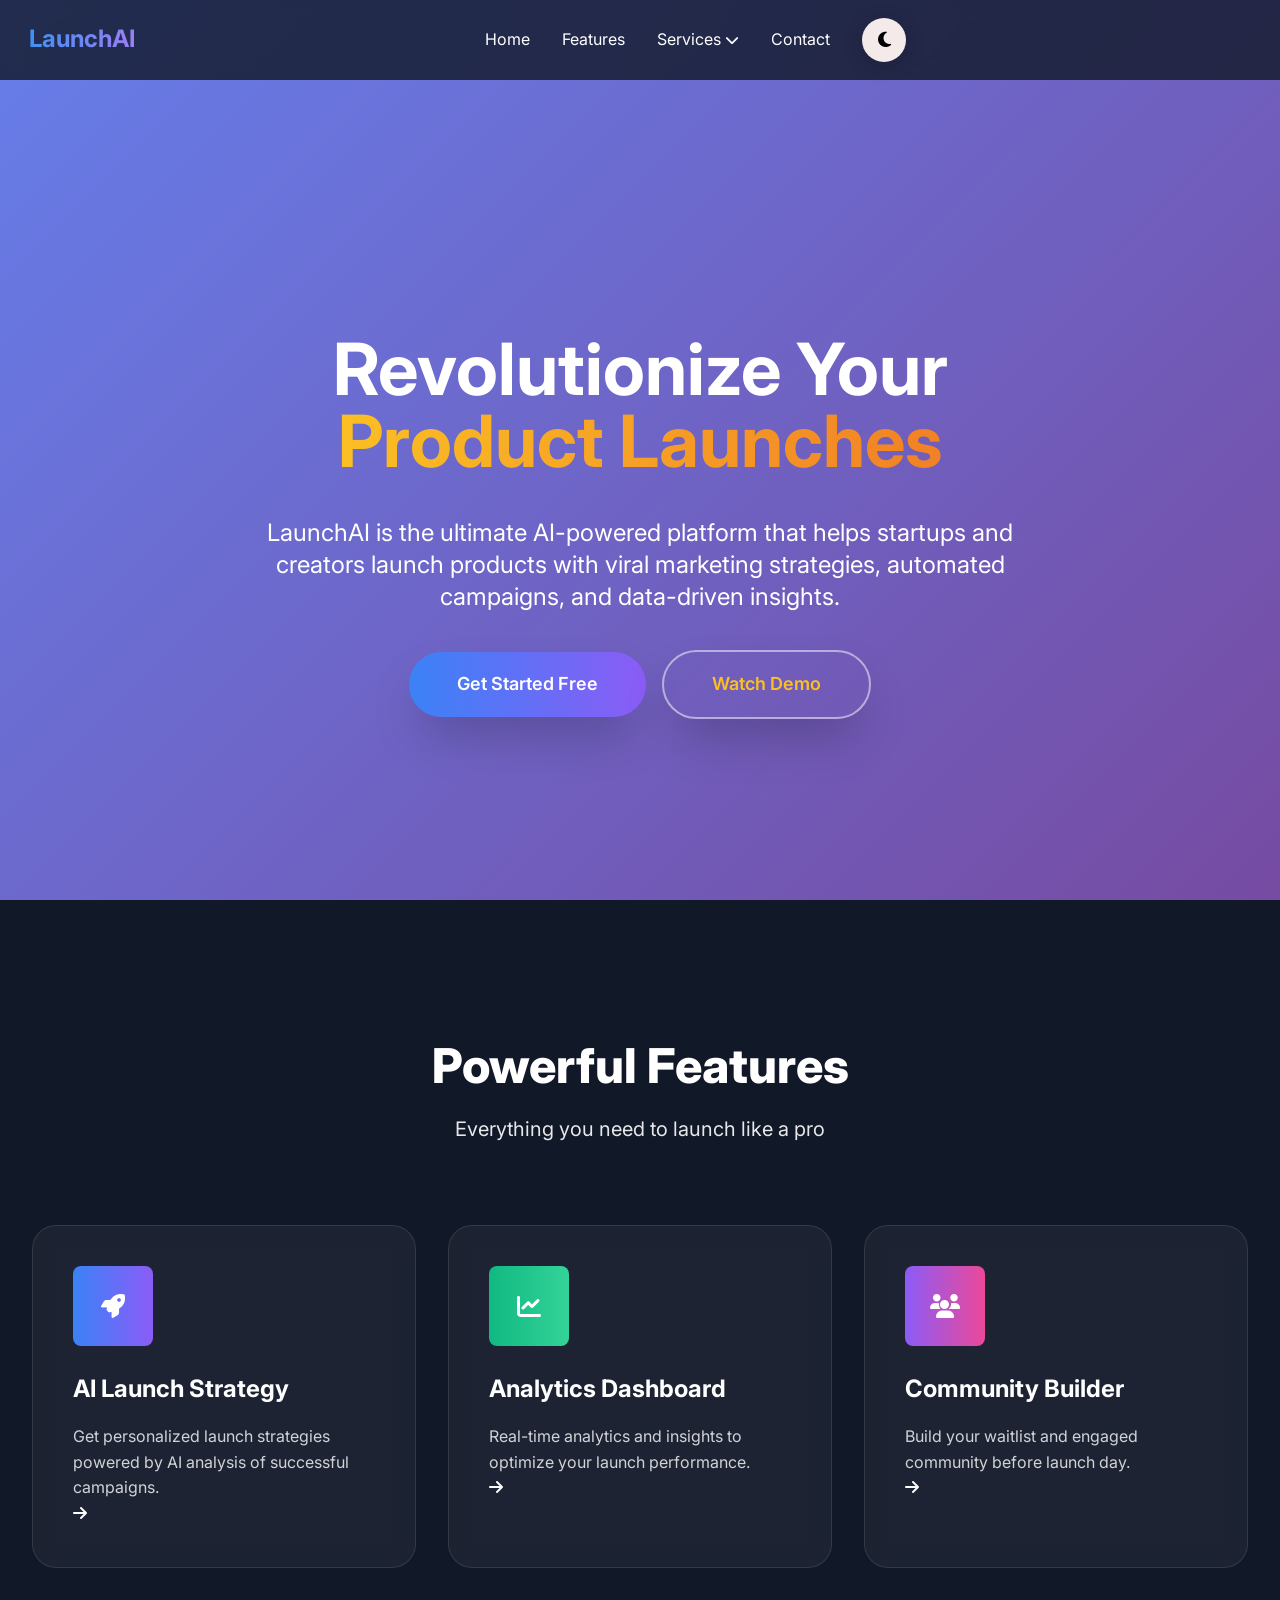
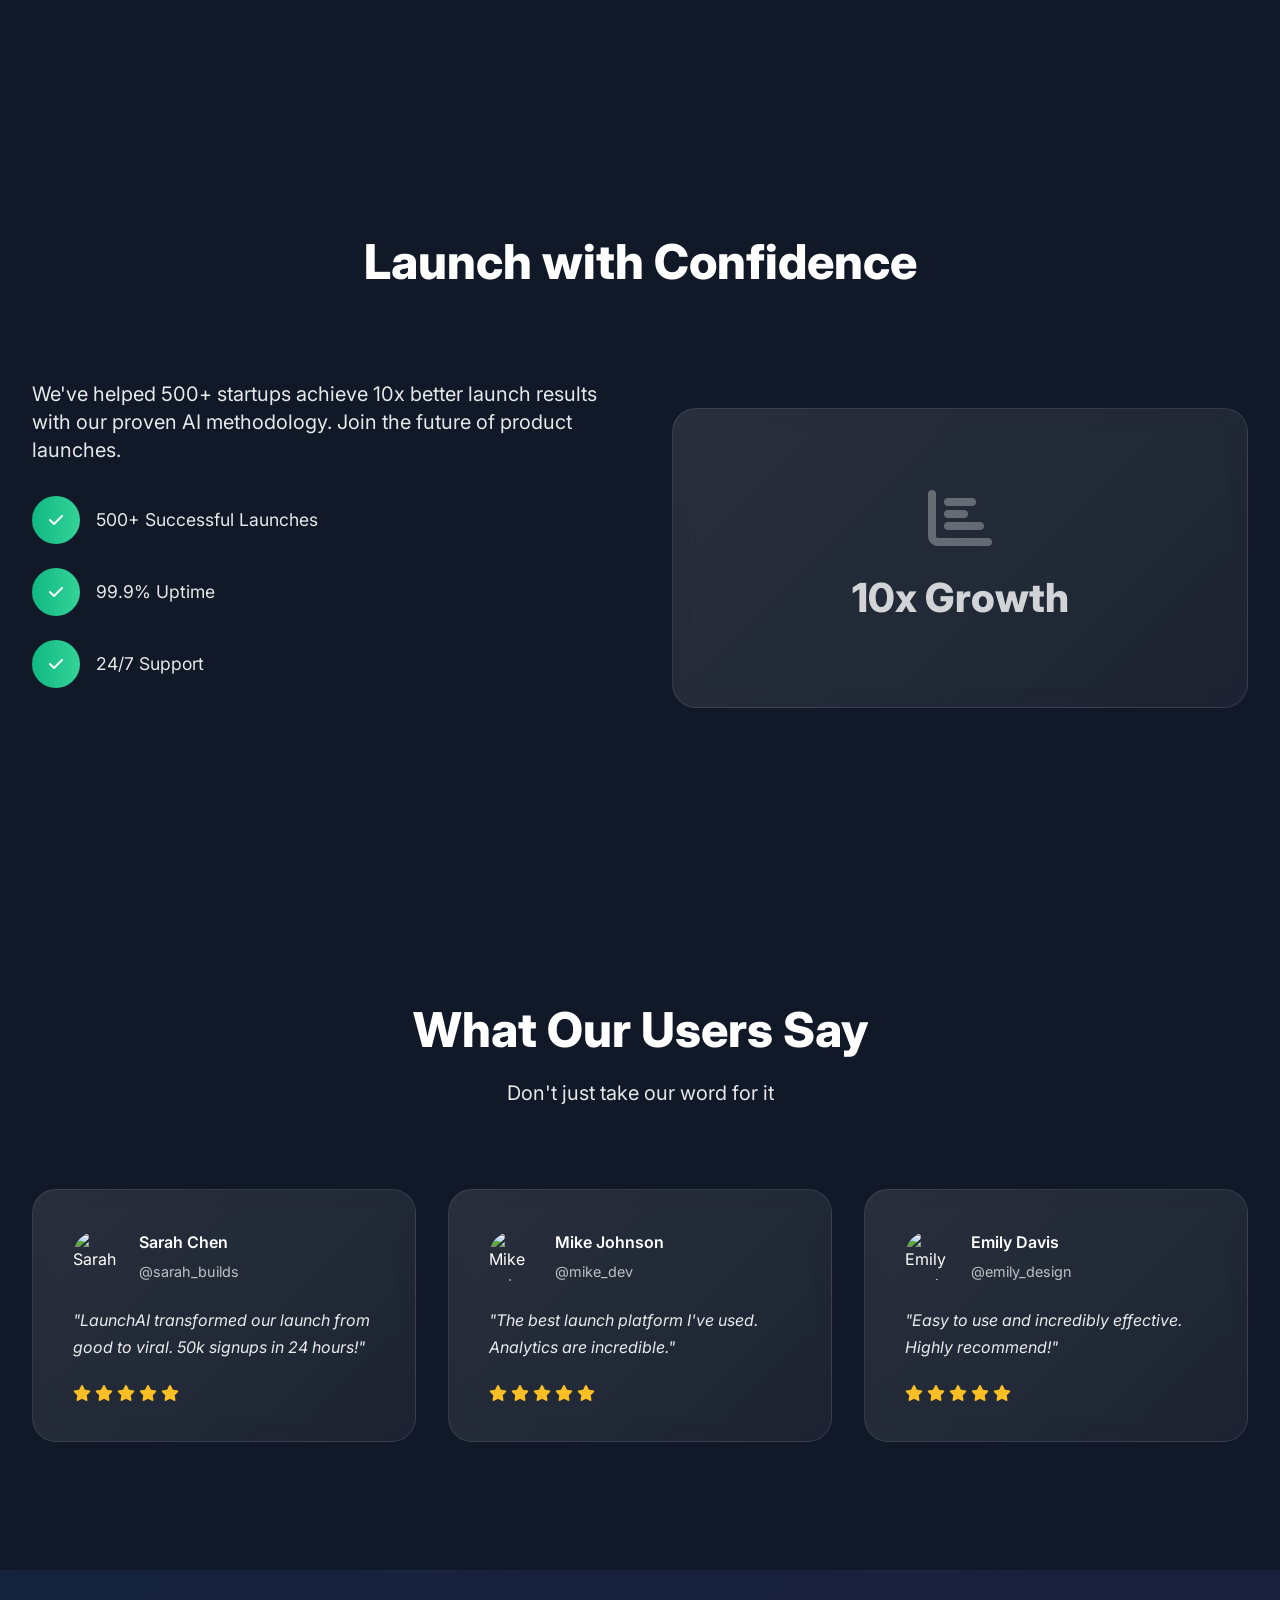
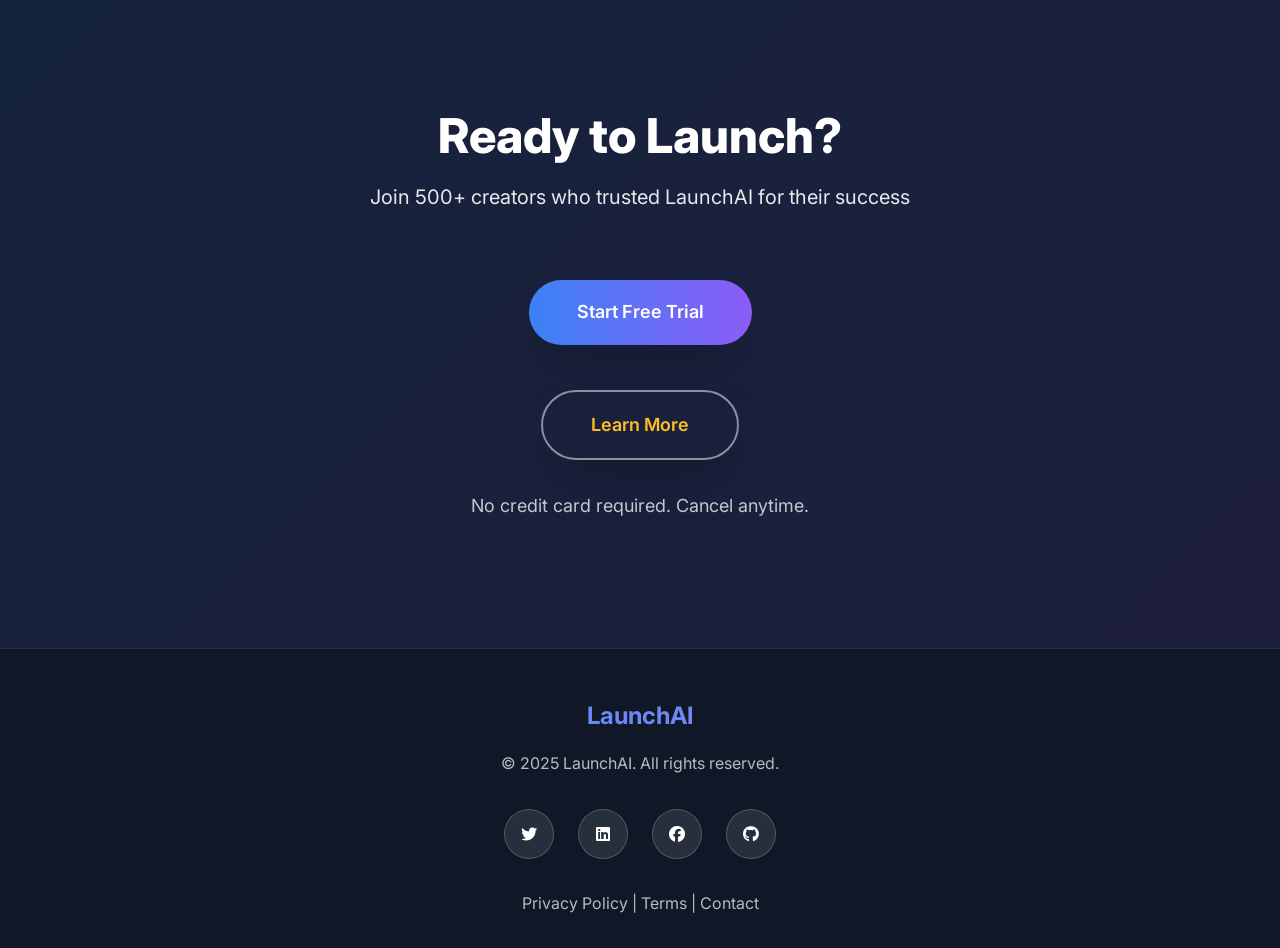
==== index.html @ 4f449370 "\Move landing page to root for direct GitHub Pages deployment"" ====
<!DOCTYPE html>
<html lang="en">
<head>
    <meta charset="UTF-8">
    <meta name="viewport" content="width=device-width, initial-scale=1.0">
    <title>LaunchAI - Revolutionize Your Product Launches</title>
    <link rel="preconnect" href="https://fonts.googleapis.com">
    <link rel="preconnect" href="https://fonts.gstatic.com" crossorigin>
    <link href="https://fonts.googleapis.com/css2?family=Inter:wght@300;400;500;600;700;800&display=swap" rel="stylesheet">
    <link rel="stylesheet" href="https://cdnjs.cloudflare.com/ajax/libs/font-awesome/6.4.0/css/all.min.css">
<link rel="stylesheet" href="pure-styles.css">
    <link rel="stylesheet" href="pure-styles-complete.css" disabled>
    <link rel="stylesheet" href="utilities.css">
</head>
<body>

    <!-- Navbar -->
    <nav id="navbar" class="navbar">
        <div class="container nav-content">
            <div class="flex items-center">
                <h1 class="logo">LaunchAI</h1>
            </div>
            <div class="nav-links">
                <a href="#home" class="transition">Home</a>
                <a href="#features" class="transition">Features</a>
                <div class="services-dropdown">
                    <a href="#" class="transition flex items-center gap-1">Services <i class="fas fa-chevron-down text-sm transition-transform group-hover:rotate-180"></i></a>
                    <!-- Services Dropdown -->
                    <div class="dropdown-content">
                        <a href="#web-dev" class="dropdown-item rounded-t-2xl">Web Development</a>
                        <a href="#mobile" class="dropdown-item">Mobile Apps</a>
                        <a href="#ai" class="dropdown-item">AI/ML Solutions</a>
                        <a href="#consulting" class="dropdown-item rounded-b-2xl">Consulting</a>
                    </div>
                </div>
                <a href="#cta" class="transition">Contact</a>
                <button id="theme-toggle" class="theme-btn transition" title="Toggle theme" aria-label="Toggle light/dark mode">
                    <i class="fas fa-moon"></i>
                </button>
            </div>
            <div>
                <button id="mobile-menu-btn" class="mobile-toggle">
                    <i class="fas fa-bars"></i>
                </button>
            </div>
        </div>
        <!-- Mobile Menu -->
        <div id="mobile-menu" class="mobile-menu hidden">
            <a href="#home" class="mobile-link" onclick="toggleMobileDropdown(event)">Home</a>
            <a href="#features" class="mobile-link" onclick="toggleMobileDropdown(event)">Features</a>
            <div>
                <a href="#" class="mobile-link font-semibold flex justify-between items-center" onclick="toggleMobileDropdown(event, this)">Services <i class="fas fa-chevron-down text-sm transition-transform" id="mobile-services-icon"></i></a>
                <div id="mobile-services-dropdown" class="hidden pl-8 border-l-2 border-blue-400/50">
                    <a href="#web-dev" class="block py-1 px-2 hover:text-blue-400 text-sm">Web Development</a>
                    <a href="#mobile" class="block py-1 px-2 hover:text-blue-400 text-sm">Mobile Apps</a>
                    <a href="#ai" class="block py-1 px-2 hover:text-blue-400 text-sm">AI/ML Solutions</a>
                    <a href="#consulting" class="block py-1 px-2 hover:text-blue-400 text-sm">Consulting</a>
                </div>
            </div>
            <a href="#cta" class="mobile-link">Contact</a>
        </div>
    </nav>

    <!-- Hero Section -->
    <section id="home" class="gradient-hero container">
            <h1 class="hero-title">
                Revolutionize Your<br>
                <span class="highlight">Product Launches</span>
            </h1>
            <p class="hero-text opacity-90">
                LaunchAI is the ultimate AI-powered platform that helps startups and creators launch products with viral marketing strategies, automated campaigns, and data-driven insights.
            </p>
            <div class="cta-buttons">
                <a href="#cta" class="btn btn-primary">Get Started Free</a>
                <a href="#features" class="btn btn-secondary">Watch Demo</a>
            </div>
        </section>

    <!-- Features Section -->
    <section id="features" class="section-pad">
        <div class="container">
            <div class="text-center mb-20">
                <h2 class="section-title">Powerful Features</h2>
                <p class="section-subtitle">Everything you need to launch like a pro</p>
            </div>
            <div class="features-grid">
                <div class="feature-card gradient-card">
                    <div class="icon-circle icon-rocket">
                        <i class="fas fa-rocket"></i>
                    </div>
                    <h3 class="card-title">AI Launch Strategy</h3>
                    <p class="card-text">Get personalized launch strategies powered by AI analysis of successful campaigns.</p>
                    <i class="fas fa-arrow-right arrow-right"></i>
                </div>
                <div class="feature-card gradient-card">
                    <div class="icon-circle icon-chart">
                        <i class="fas fa-chart-line"></i>
                    </div>
                    <h3 class="card-title">Analytics Dashboard</h3>
                    <p class="card-text">Real-time analytics and insights to optimize your launch performance.</p>
                    <i class="fas fa-arrow-right arrow-right"></i>
                </div>
                <div class="feature-card gradient-card">
                    <div class="icon-circle icon-users">
                        <i class="fas fa-users"></i>
                    </div>
                    <h3 class="card-title">Community Builder</h3>
                    <p class="card-text">Build your waitlist and engaged community before launch day.</p>
                    <i class="fas fa-arrow-right arrow-right"></i>
                </div>
            </div>
        </div>
    </section>

    <!-- About Section -->
    <section id="about" class="section-pad">
        <h2 class="section-title">Launch with Confidence</h2>
        <div class="container about-grid">
            <div>
                <p class="text-xl opacity-90 mb-8">We've helped 500+ startups achieve 10x better launch results with our proven AI methodology. Join the future of product launches.</p>
                <div class="space-y-4 mb-12">
                    <div class="stats-item">
                        <div class="check-icon">
                            <i class="fas fa-check"></i>
                        </div>
                        <span>500+ Successful Launches</span>
                    </div>
                    <div class="stats-item">
                        <div class="check-icon">
                            <i class="fas fa-check"></i>
                        </div>
                        <span>99.9% Uptime</span>
                    </div>
                    <div class="stats-item">
                        <div class="check-icon">
                            <i class="fas fa-check"></i>
                        </div>
                        <span>24/7 Support</span>
                    </div>
                </div>
            </div>
            <div class="demo-panel">
                <div class="text-center">
                    <i class="fas fa-chart-bar text-6xl text-white/50 mb-4"></i>
                    <p class="demo-text">10x Growth</p>
                </div>
            </div>
        </div>
    </section>

    <!-- Testimonials Section -->
    <section id="testimonials" class="section-pad">
        <div class="container">
            <div class="text-center mb-20">
                <h2 class="section-title">What Our Users Say</h2>
                <p class="section-subtitle">Don't just take our word for it</p>
            </div>
            <div class="testimonial-grid">
                <div class="testimonial-card">
                    <div class="flex items-center mb-6">
                        <img src="https://images.unsplash.com/photo-1507003211169-0a1dd7228f2d?w=100&h=100&fit=crop&crop=face" alt="Sarah Chen" class="user-avatar">
                        <div class="user-info">
                            <h4>Sarah Chen</h4>
                            <p class="opacity-75">@sarah_builds</p>
                        </div>
                    </div>
                    <p class="testimonial-text">"LaunchAI transformed our launch from good to viral. 50k signups in 24 hours!"</p>
                    <div class="stars">
                        <i class="fas fa-star"></i>
                        <i class="fas fa-star"></i>
                        <i class="fas fa-star"></i>
                        <i class="fas fa-star"></i>
                        <i class="fas fa-star"></i>
                    </div>
                </div>
                <div class="testimonial-card">
                    <div class="flex items-center mb-6">
                        <img src="https://images.unsplash.com/photo-1472099645785-5658abf4ff4e?w=100&h=100&fit=crop&crop=face" alt="Mike Johnson" class="user-avatar">
                        <div class="user-info">
                            <h4>Mike Johnson</h4>
                            <p class="opacity-75">@mike_dev</p>
                        </div>
                    </div>
                    <p class="testimonial-text">"The best launch platform I've used. Analytics are incredible."</p>
                    <div class="stars">
                        <i class="fas fa-star"></i>
                        <i class="fas fa-star"></i>
                        <i class="fas fa-star"></i>
                        <i class="fas fa-star"></i>
                        <i class="fas fa-star"></i>
                    </div>
                </div>
                <div class="testimonial-card">
                    <div class="flex items-center mb-6">
                        <img src="https://images.unsplash.com/photo-1494790108755-2616b612b786?w=100&h=100&fit=crop&crop=face" alt="Emily Davis" class="user-avatar">
                        <div class="user-info">
                            <h4>Emily Davis</h4>
                            <p class="opacity-75">@emily_design</p>
                        </div>
                    </div>
                    <p class="testimonial-text">"Easy to use and incredibly effective. Highly recommend!"</p>
                    <div class="stars">
                        <i class="fas fa-star"></i>
                        <i class="fas fa-star"></i>
                        <i class="fas fa-star"></i>
                        <i class="fas fa-star"></i>
                        <i class="fas fa-star"></i>
                    </div>
                </div>
            </div>
        </div>
    </section>

    <!-- CTA Section -->
    <section id="cta" class="cta-section cta-container">
            <h2 class="section-title">Ready to Launch?</h2>
            <p class="text-xl mb-12 opacity-90">Join 500+ creators who trusted LaunchAI for their success</p>
            <div class="flex flex-col sm:flex-row gap-6 justify-center items-center">
                <a href="#" class="btn btn-primary shadow-xl">Start Free Trial</a>
                <a href="#features" class="btn btn-secondary">Learn More</a>
            </div>
            <p class="mt-8 text-lg opacity-75">No credit card required. Cancel anytime.</p>
        </section>

    <!-- Footer -->
    <footer class="footer">
        <div class="container text-center">
            <h3 class="footer-logo">LaunchAI</h3>
            <p class="footer-text">&copy; 2025 LaunchAI. All rights reserved.</p>
            <div class="social-icons">
                <a href="#" class="social-btn"><i class="fab fa-twitter"></i></a>
                <a href="#" class="social-btn"><i class="fab fa-linkedin"></i></a>
                <a href="#" class="social-btn"><i class="fab fa-facebook"></i></a>
                <a href="#" class="social-btn"><i class="fab fa-github"></i></a>
            </div>
            <div class="footer-links">
                <a href="/privacy">Privacy Policy</a> | 
                <a href="/terms">Terms</a> | 
                <a href="/contact">Contact</a>
            </div>
        </div>
    </footer>

    <script src="script.js"></script>
</body>
</html>
---- pure-styles.css ----
/* Pure CSS Reset & Base + Complete Dark Layout for About-to-Footer */

/* Pure CSS Reset */
* {
  margin: 0;
  padding: 0;
  box-sizing: border-box;
}

body {
  font-family: 'Inter', -apple-system, BlinkMacSystemFont, 'Segoe UI', Roboto, sans-serif;
  color: #ffffff;
  background-color: #111827;
  /* gray-900 */
  overflow-x: hidden;
  transition: background-color 0.3s ease, color 0.3s ease;
  line-height: 1.6;
}

.container {
  max-width: 1280px;
  margin: 0 auto;
  padding: 0 1rem;
}

@media (min-width: 640px) {
  .container {
    padding: 0 1.5rem;
  }
}

@media (min-width: 1024px) {
  .container {
    padding: 0 2rem;
  }
}

/* Gradients */
.gradient-hero {
  background: linear-gradient(135deg, #667eea 0%, #764ba2 100%);
  min-height: 100vh;
  position: relative;
  z-index: 1;
  display: flex;
  flex-direction: column;
  align-items: center;
  justify-content: center;
  text-align: center;
  padding-top: 9.5rem;
}

.gradient-bg {
  background: linear-gradient(135deg, #667eea 0%, #764ba2 100%);
}

.gradient-card {
  background: linear-gradient(135deg, rgba(255, 255, 255, 0.1) 0%, rgba(255, 255, 255, 0.05) 100%);
  backdrop-filter: blur(10px);
  border: 1px solid rgba(255, 255, 255, 0.1);
  transition: all 0.3s ease;
}

/* Section Padding */
.section-pad {
  padding: 5rem 0;
  z-index: 2;
  position: relative;
}

@media (min-width: 1024px) {
  .section-pad {
    padding: 8rem 0;
  }
}

/* Navbar - Unchanged */
.navbar {
  position: fixed;
  top: 0;
  width: 100%;
  padding-bottom: 1px;
  z-index: 50;
  background: rgba(17, 24, 39, 0.8);
  backdrop-filter: blur(8px);
  transition: all 0.3s ease;
}

.navbar-scrolled {
  background: rgba(17, 24, 39, 0.95);
  box-shadow: 0 25px 50px -12px rgba(0, 0, 0, 0.25);
}

.nav-content {
  display: flex;
  justify-content: space-between;
  align-items: center;
  padding: 1.1rem 1.5rem;
}

.logo {
  font-size: 1.5rem;
  font-weight: 700;
  background: linear-gradient(to right, #4091f4, #9b7ef4);
  -webkit-background-clip: text;
  background-clip: text;
  color: transparent;
  margin-left: 5px;
}

.nav-links {
  display: none;
  align-items: center;
  gap: 2rem;
}

.nav-links a {
  color: #ffffff;
  text-decoration: none;
  transition: color 0.3s ease;
}

.nav-links a:hover {
  color: #60a5fa;
}

.services-dropdown {
  position: relative;
}

.dropdown-content {
  position: absolute;
  left: 0;
  top: 100%;
  width: 14rem;
  background: rgba(17, 24, 39, 0.95);
  backdrop-filter: blur(8px);
  border-radius: 1rem;
  box-shadow: 0 25px 50px -12px rgba(0, 0, 0, 0.25);
  border: 1px solid rgba(255, 255, 255, 0.1);
  opacity: 0;
  visibility: hidden;
  transform: translateY(-10px);
  transition: all 0.2s ease;
  margin-top: 0.5rem;
}

.services-dropdown:hover .dropdown-content {
  opacity: 1;
  visibility: visible;
  transform: translateY(0);
}

.dropdown-item {
  display: block;
  padding: 0.75rem 1.5rem;
  color: #ffffff;
  text-decoration: none;
  transition: background 0.3s ease;
  border-radius: 0.5rem;
}

.dropdown-item:hover {
  background: rgba(96, 165, 250, 0.2);
}

.dropdown-item:first-child {
  border-radius: 1rem 1rem 0 0;
}

.dropdown-item:last-child {
  border-radius: 0 0 1rem 1rem;
}

.mobile-toggle {
  display: block;
  font-size: 1.5rem;
  background: none;
  border: none;
  color: #ffffff;
  cursor: pointer;
}

@media (min-width: 768px) {
  .nav-links {
    display: flex;
  }

  .mobile-toggle {
    display: none;
  }
}

.mobile-menu {
  display: none;
  background: rgba(17, 24, 39, 0.95);
  padding: 1rem;
}

.mobile-menu.active {
  display: block;
}

.mobile-link {
  display: block;
  padding: 0.5rem 1rem;
  color: #ffffff;
  text-decoration: none;
  transition: color 0.3s ease;
}

.mobile-link:hover {
  color: #60a5fa;
}

/* Theme Toggle Button */
.theme-btn {
  width: 44px;
  height: 44px;
  border: none;
  border-radius: 50%;
  background: rgba(245, 235, 235, 0.995);
  backdrop-filter: blur(10px);
  display: flex;
  align-items: center;
  justify-content: center;
  cursor: pointer;
  transition: all 0.3s ease;
  box-shadow: 0 4px 20px rgba(0, 0, 0, 0.2);
}

.theme-btn:hover {
  background: rgba(255, 255, 255, 0.995);
  transform: scale(1.1) rotate(180deg);
  box-shadow: 0 8px 30px rgba(96, 165, 250, 0.4);
}

.theme-btn i {
  font-size: 1.1rem;
  transition: transform 0.3s ease;
}

/* Hero - Unchanged */
.hero-title {
  font-size: 4rem;
  font-weight: 700;
  line-height: 1;
  animation: fadeInUp 1s ease;
  padding: 0;
  margin-bottom: 1rem;
}

@media (min-width: 768px) {
  .hero-title {
    font-size: 4.5rem;
  }
}

.highlight {
  background: linear-gradient(to right, #fbbf24, #f18125);
  -webkit-background-clip: text;
  background-clip: text;
  color: transparent;
}

.hero-text {
  font-size: 1.25rem;
  margin-top: 1.5rem;
  line-height: 1.34;
  margin-bottom: 1rem;
  max-width: 48rem;
  margin-left: auto;
  margin-right: auto;
  opacity: 0.9;
  animation: fadeInUp 1s ease 0.2s both;
}

@media (min-width: 768px) {
  .hero-text {
    font-size: 1.5rem;
  }
}

.btn {
  padding: 1.15rem 3rem;
  margin-top: 1.3rem;
  font-weight: 600;
  text-decoration: none;
  border-radius: 9999px;
  font-size: 1.125rem;
  display: inline-block;
  transition: all 0.3s ease;
  transform: translateY(0);
  box-shadow: 0 25px 50px -12px rgba(0, 0, 0, 0.25);
}

.btn-primary {
  background: linear-gradient(to right, #3b82f6, #8b5cf6);
  color: #ffffff;
}

.btn-primary:hover {
  background: linear-gradient(to right, #2563eb, #712aeb);
  box-shadow: 0 25px 50px -12px rgba(59, 130, 246, 0.4);
  transform: scale(1.05) translateY(-2px);
}

.btn-secondary {
  border: 2px solid rgba(255, 255, 255, 0.5);
  color:#fbbf24;
}

.btn-secondary:hover {
  border-color: #ffffff;
  background: #ffffff;
  color: #111827;
}

.cta-buttons {
  display: flex;
  flex-direction: column;
  gap: 1rem;
  justify-content: center;
  align-items: center;
}

@media (min-width: 640px) {
  .cta-buttons {
    flex-direction: row;
  }
}

/* Section Titles - Unchanged */
.section-title {
  font-size: 2.5rem;
  font-weight: 800;
  margin-bottom: 0.5rem;
  text-align: center;
}

@media (min-width: 768px) {
  .section-title {
    font-size: 3rem;
  }
}

.section-subtitle {
  font-size: 1.25rem;
  opacity: 0.9;
  text-align: center;
  max-width: 32rem;
  margin: 0 auto 4rem;
}

/* Features - Unchanged */
.features-grid {
  display: grid;
  grid-template-columns: 1fr;
  gap: 2rem;
  margin-top: 4rem;
}

@media (min-width: 768px) {
  .features-grid {
    grid-template-columns: repeat(3, 1fr);
    gap: 2rem;
  }
}

.feature-card {
  padding: 2.5rem;
  border-radius: 1.5rem;
  transition: all 0.3s ease;
  cursor: pointer;
  position: relative;
  height: 100%;
  background: rgba(255, 255, 255, 0.05);
  border: 1px solid rgba(255, 255, 255, 0.1);
}

.feature-card:hover {
  transform: scale(1.05) translateY(-10px);
  border-color: rgba(96, 165, 250, 0.5);
  box-shadow: 0 25px 50px -12px rgba(96, 165, 250, 0.25);
}

.icon-circle {
  width: 5rem;
  height: 5rem;
  border-radius: 0.5rem;
  display: flex;
  align-items: center;
  justify-content: center;
  margin-bottom: 1.5rem;
  transition: transform 0.3s ease;
  font-size: 1.5rem;
}

.feature-card:hover .icon-circle {
  transform: rotate(12deg);
}

.icon-rocket {
  background: linear-gradient(to right, #3b82f6, #8b5cf6);
}

.icon-chart {
  background: linear-gradient(to right, #10b981, #34d399);
}

.icon-users {
  background: linear-gradient(to right, #8b5cf6, #ec4899);
}

.card-title {
  font-size: 1.5rem;
  font-weight: 700;
  margin-bottom: 1rem;
}

.card-text {
  opacity: 0.8;
  line-height: 1.6;
}

/* NEW: About Section Layout */
.about-grid {
  margin-top: 5rem;
  display: grid;
  grid-template-columns: 1fr;
  gap: 3rem;
  align-items: start;
}

@media (min-width: 768px) {
  .about-grid {
    grid-template-columns: 1fr 1fr;
    gap: 4rem;
    align-items: center;
  }
}

.demo-panel {
  background: linear-gradient(135deg, rgba(255, 255, 255, 0.1), rgba(255, 255, 255, 0.05));
  backdrop-filter: blur(10px);
  border-radius: 1.5rem;
  padding: 3rem 2rem;
  text-align: center;
  border: 1px solid rgba(255, 255, 255, 0.1);
  height: 300px;
  display: flex;
  flex-direction: column;
  align-items: center;
  justify-content: center;
}

.demo-panel i {
  font-size: 4rem;
  opacity: 0.3;
  margin-bottom: 1rem;
}

.demo-text {
  font-size: 2.5rem;
  font-weight: 800;
  opacity: 0.8;
}

.stats-item {
  display: flex;
  align-items: center;
  gap: 1rem;
  margin-bottom: 1.5rem;
}

.check-icon {
  width: 3rem;
  height: 3rem;
  border-radius: 50%;
  background: linear-gradient(to right, #10b981, #34d399);
  display: flex;
  align-items: center;
  justify-content: center;
  font-size: 1rem;
  flex-shrink: 0;
}

.stats-item span {
  font-size: 1.1rem;
  opacity: 0.9;
}

/* NEW: Testimonials Section */
.testimonial-grid {
  display: grid;
  grid-template-columns: 1fr;
  gap: 2rem;
}

@media (min-width: 768px) {
  .testimonial-grid {
    grid-template-columns: repeat(auto-fit, minmax(350px, 1fr));
    gap: 2rem;
  }
}

.testimonial-card {
  background: linear-gradient(135deg, rgba(255, 255, 255, 0.1), rgba(255, 255, 255, 0.05));
  backdrop-filter: blur(10px);
  border-radius: 1.5rem;
  padding: 2.5rem;
  border: 1px solid rgba(255, 255, 255, 0.1);
  transition: all 0.3s ease;
}

.testimonial-card:hover {
  transform: translateY(-5px);
  box-shadow: 0 25px 50px -12px rgba(96, 165, 250, 0.2);
}

.user-avatar {
  width: 50px;
  height: 50px;
  border-radius: 50%;
  object-fit: cover;
  margin-right: 1rem;
  flex-shrink: 0;
}

.user-info {
  display: flex;
  flex-direction: column;
}

.user-info h4 {
  font-weight: 600;
  margin-bottom: 0.25rem;
}

.user-info p {
  font-size: 0.9rem;
  opacity: 0.7;
}

.testimonial-text {
  margin: 1.5rem 0 1.5rem;
  font-style: italic;
  line-height: 1.7;
  opacity: 0.9;
}

.stars {
  display: flex;
  gap: 0.25rem;
}

.stars i {
  color: #fbbf24;
  font-size: 1rem;
}

/* CTA Section */
.cta-section, .cta-container {
  background: linear-gradient(135deg, rgba(59, 130, 246, 0.1), rgba(139, 92, 246, 0.1));
  padding: 5rem 0;
  text-align: center;
}

@media (min-width: 1024px) {
  .cta-section {
    padding: 8rem 0;
  }
}

/* Footer */
.footer {
  background: rgba(17, 24, 39, 0.8);
  backdrop-filter: blur(8px);
  padding: 3rem 0 2rem;
  border-top: 1px solid rgba(255, 255, 255, 0.1);
  text-align: center;
}

.footer-logo {
  font-size: 1.5rem;
  font-weight: 700;
  background: linear-gradient(to right, #4091f4, #9b7ef4);
  -webkit-background-clip: text;
  background-clip: text;
  color: transparent;
  margin-bottom: 1rem;
  display: block;
}

.footer-text {
  opacity: 0.7;
  margin-bottom: 2rem;
}

.social-icons {
  display: flex;
  justify-content: center;
  gap: 1.5rem;
  margin-bottom: 2rem;
}

.social-btn {
  width: 50px;
  height: 50px;
  border-radius: 50%;
  background: rgba(255, 255, 255, 0.1);
  display: flex;
  align-items: center;
  justify-content: center;
  color: #ffffff;
  text-decoration: none;
  transition: all 0.3s ease;
  border: 1px solid rgba(255, 255, 255, 0.2);
}

.social-btn:hover {
  background: rgba(255, 255, 255, 0.2);
  transform: translateY(-3px);
  box-shadow: 0 10px 25px rgba(0, 0, 0, 0.3);
}

.footer-links {
  opacity: 0.7;
}

.footer-links a {
  color: inherit;
  text-decoration: none;
  transition: opacity 0.3s ease;
}

.footer-links a:hover {
  opacity: 1;
}

/* Light Theme - Kept minimal for navbar/hero */
body.light {
  background-color: #f8fafc;
  color: #1e293b;
}

body.light .navbar {
  background: rgba(255, 255, 255, 0.95);
}

body.light {
  background-color: #f8fafc;
  color: #1e293b;
}

body.light .navbar {
  background: rgba(255, 255, 255, 0.95);
}

body.light .navbar-scrolled {
  background: rgba(255, 255, 255, 0.98);
  box-shadow: 0 25px 50px -12px rgba(0, 0, 0, 0.1);
}

body.light .nav-links a,
body.light .mobile-link,
body.light .dropdown-item {
  color: #1e293b;
}

body.light .dropdown-content {
  background: rgba(255, 255, 255, 0.95);
  border-color: rgba(0, 0, 0, 0.1);
}

body.light .dropdown-item:hover {
  background: rgba(59, 130, 246, 0.1);
}

body.light .theme-btn,
body.light .mobile-toggle {
  background: rgba(0, 0, 0, 0.05);
  color: #1e293b;
}

body.light .theme-btn i,
body.light .mobile-toggle i {
  color: #374151;
}

body.light .theme-btn:hover {
  background: rgba(0, 0, 0, 0.1);
}

body.light .footer {
  background: rgba(255, 255, 255, 0.95);
  border-top-color: rgba(0, 0, 0, 0.1);
  color: #374151;
}

body.light .footer-text,
body.light .footer-links {
  color: #6b7280;
}

body.light .footer-links a {
  color: #374151;
}

body.light .footer-links a:hover {
  color: #1e293b;
}

body.light .social-btn {
  background: rgba(0, 0, 0, 0.05);
  color: #374151;
  border-color: rgba(0, 0, 0, 0.1);
}

body.light .social-btn:hover {
  background: rgba(0, 0, 0, 0.1);
  color: #1e293b;
}

body.light .section-title, body.light .section-subtitle {
  color: #1e293b;
}

/* Light mode card visibility fixes */
body.light .gradient-card,
body.light .feature-card,
body.light .testimonial-card,
body.light .demo-panel {
  background: rgba(255, 255, 255, 0.9) !important;
  border: 1px solid rgba(0, 0, 0, 0.08) !important;
  backdrop-filter: none;
  box-shadow: 0 4px 20px rgba(0, 0, 0, 0.08);
}

body.light .feature-card:hover,
body.light .testimonial-card:hover,
body.light .demo-panel:hover {
  transform: translateY(-5px) !important;
  border-color: #3b82f6 !important;
  box-shadow: 0 20px 40px rgba(59, 130, 246, 0.15) !important;
  background: rgba(255, 255, 255, 0.95) !important;
}

body.light .feature-card {
  background: rgba(255, 255, 255, 0.9) !important;
  border: 1px solid rgba(0, 0, 0, 0.08) !important;
}

body.light .card-title,
body.light .card-text,
body.light .demo-text {
  color: #1e293b !important;
}

body.light .user-info h4 {
  color: #1e293b;
}

/* Animations */
@keyframes fadeInUp {
  from {
    opacity: 0;
    transform: translateY(30px);
  }
  to {
    opacity: 1;
    transform: translateY(0);
  }
}

.animate-fade-in {
  animation: fadeInUp 0.8s ease forwards;
}

/* Responsive */
@media (max-width: 768px) {
  .demo-panel {
    height: 250px;
    padding: 2rem 1.5rem;
  }
}
---- pure-styles-complete.css ----
/* Pure CSS Reset & Base + Complete Light Theme Support - Fixed Theme Changer */

/* Pure CSS Reset */
* {
  margin: 0;
  padding: 0;
  box-sizing: border-box;
}

body {
  font-family: 'Inter', -apple-system, BlinkMacSystemFont, 'Segoe UI', Roboto, sans-serif;
  color: #ffffff;
  background-color: #111827; /* gray-900 */
  overflow-x: hidden;
  transition: background-color 0.3s ease, color 0.3s ease;
}

.container {
  max-width: 1280px;
  margin: 0 auto;
  padding: 0 1rem;
}

@media (min-width: 640px) {
  .container {
    padding: 0 1.5rem;
  }
}

@media (min-width: 1024px) {
  .container {
    padding: 0 2rem;
  }
}

/* Gradients */
.gradient-hero {
  background: linear-gradient(135deg, #667eea 0%, #764ba2 100%);
  min-height: 100vh;
  position: relative;
  z-index: 1;
  display: flex;
  flex-direction: column;
  align-items: center;
justify-content: center;
  text-align: center;
  padding-top: 9.5rem;
}

.gradient-bg {
  background: linear-gradient(135deg, #667eea 0%, #764ba2 100%);
}

.gradient-card {
  background: linear-gradient(135deg, rgba(255, 255, 255, 0.1) 0%, rgba(255, 255, 255, 0.05) 100%);
  backdrop-filter: blur(10px);
  border: 1px solid rgba(255, 255, 255, 0.1);
  transition: all 0.3s ease;
}

.section-pad {
  padding: 5rem 0;
  z-index: 2;
  position: relative;
}

@media (min-width: 1024px) {
  .section-pad {
    padding: 8rem 0;
  }
}

/* Navbar */
.navbar {
  position: fixed;
  top: 0;
  width: 100%;
  padding-bottom: 1px;
  z-index: 50;
  background: rgba(17, 24, 39, 0.8); /* gray-900/80 */
  backdrop-filter: blur(8px);
  transition: all 0.3s ease;
}

.navbar-scrolled {
  background: rgba(17, 24, 39, 0.95);
  box-shadow: 0 25px 50px -12px rgba(0, 0, 0, 0.25);
}

.nav-content {
  display: flex;
  justify-content: space-between;
  align-items: center;
  padding: 1.1rem 1.5rem;
}

.logo {
  font-size: 1.5rem;
  font-weight: 700;
  background: linear-gradient(to right, #4091f4, #9b7ef4);
  -webkit-background-clip: text;
  background-clip: text;
  color: transparent;
  margin-left: 5px;
}

.nav-links {
  display: none;
  align-items: center;
  gap: 2rem;
}

.nav-links a {
  color: #ffffff;
  text-decoration: none;
  transition: color 0.3s ease;
}

.nav-links a:hover {
  color: #60a5fa; /* blue-400 */
}

.services-dropdown {
  position: relative;
}

.dropdown-content {
  position: absolute;
  left: 0;
top: 100%;
  width: 14rem;
  background: rgba(17, 24, 39, 0.95);
  backdrop-filter: blur(8px);
  border-radius: 1rem;
box-shadow: 0 25px 50px -12px rgba(0, 0, 0, 0.25);
  border: 1px solid rgba(255, 255, 255, 0.1);
  opacity: 0;
  visibility: hidden;
  transform: translateY(-10px);
  transition: all 0.2s ease;
  margin-top: 0.5rem;
}

.services-dropdown:hover .dropdown-content {
  opacity: 1;
  visibility: visible;
  transform: translateY(0);
}

.dropdown-item {
  display: block;
  padding: 0.75rem 1.5rem;
  color: #ffffff;
  text-decoration: none;
  transition: background 0.3s ease;
  border-radius: 0.5rem;
}

.dropdown-item:hover {
  background: rgba(96, 165, 250, 0.2); /* blue-500/20 */
}

.dropdown-item:first-child {
  border-radius: 1rem 1rem 0 0;
}

.dropdown-item:last-child {
  border: 0 0 1rem 1rem;
}

.mobile-toggle {
  display: block;
  font-size: 1.5rem;
  background: none;
  border: none;
  color: #ffffff;
  cursor: pointer;
}

@media (min-width: 768px) {
  .nav-links {
    display:flex;
  }

  .mobile-toggle {
    display: none;
}
}
---- utilities.css ----
/* Enhanced Tailwind-like Utilities for Complete Layout */

/* Display & Flex - Existing + New */
.flex { display: flex; }
.block { display: block; }
.items-center { align-items: center; }
.items-start { align-items: flex-start; }
.justify-center { justify-content: center; }
.justify-between { justify-content: space-between; }
.flex-col { flex-direction: column; }
.gap-1 { gap: 0.25rem; }
.gap-6 { gap: 1.5rem; }
.space-y-4 > * + * { margin-top: 1rem; }

/* New: Grid */
.grid-2 { display: grid; grid-template-columns: 1fr 1fr; gap: 2rem; }
@media (max-width: 768px) { .grid-2 { grid-template-columns: 1fr; } }

/* Responsive Flex */
@media (min-width: 640px) {
  .sm\\:flex-row { flex-direction: row; }
}

/* Spacing - Extended */
.mb-6 { margin-bottom: 1.5rem; }
.mb-8 { margin-bottom: 2rem; }
.mb-12 { margin-bottom: 3rem; }
.mb-20 { margin-bottom: 5rem; }
.mt-8 { margin-top: 2rem; }
.pl-8 { padding-left: 2rem; }
.mr-4 { margin-right: 1rem; }

/* Text */
.text-center { text-align: center; }
.text-xl { font-size: 1.25rem; line-height: 1.75rem; }
.text-lg { font-size: 1.125rem; line-height: 1.75rem; }
.text-sm { font-size: 0.875rem; line-height: 1.25rem; }
.opacity-75 { opacity: 0.75; }
.opacity-90 { opacity: 0.9; }

/* Border */
.border-l-2 { border-left-width: 2px; }
.border-blue-400 { border-color: rgba(96, 165, 250, 0.5); }

/* Rounded */
.rounded-t-2xl { border-top-left-radius: 1rem; border-top-right-radius: 1rem; }
.rounded-b-2xl { border-bottom-left-radius: 1rem; border-bottom-right-radius: 1rem; }

/* Hover & Group */
.group:hover .group-hover\\:rotate-180 { transform: rotate(180deg); }

/* Additional */
.font-semibold { font-weight: 600; }
.font-bold { font-weight: 700; }
.py-1 { padding-top: 0.25rem; padding-bottom: 0.25rem; }
.px-2 { padding-left: 0.5rem; padding-right: 0.5rem; }
.hover\\:text-blue-400:hover { color: #60a5fa; }
.text-6xl { font-size: 3.75rem; line-height: 1; }
.text-white { color: rgba(255, 255, 255, 0.5); }

/* Avatar/Grid Utils */
.w-16 { width: 4rem; }
.h-16 { height: 4rem; }
.rounded-full { border-radius: 50%; }
.object-cover { object-fit: cover; }
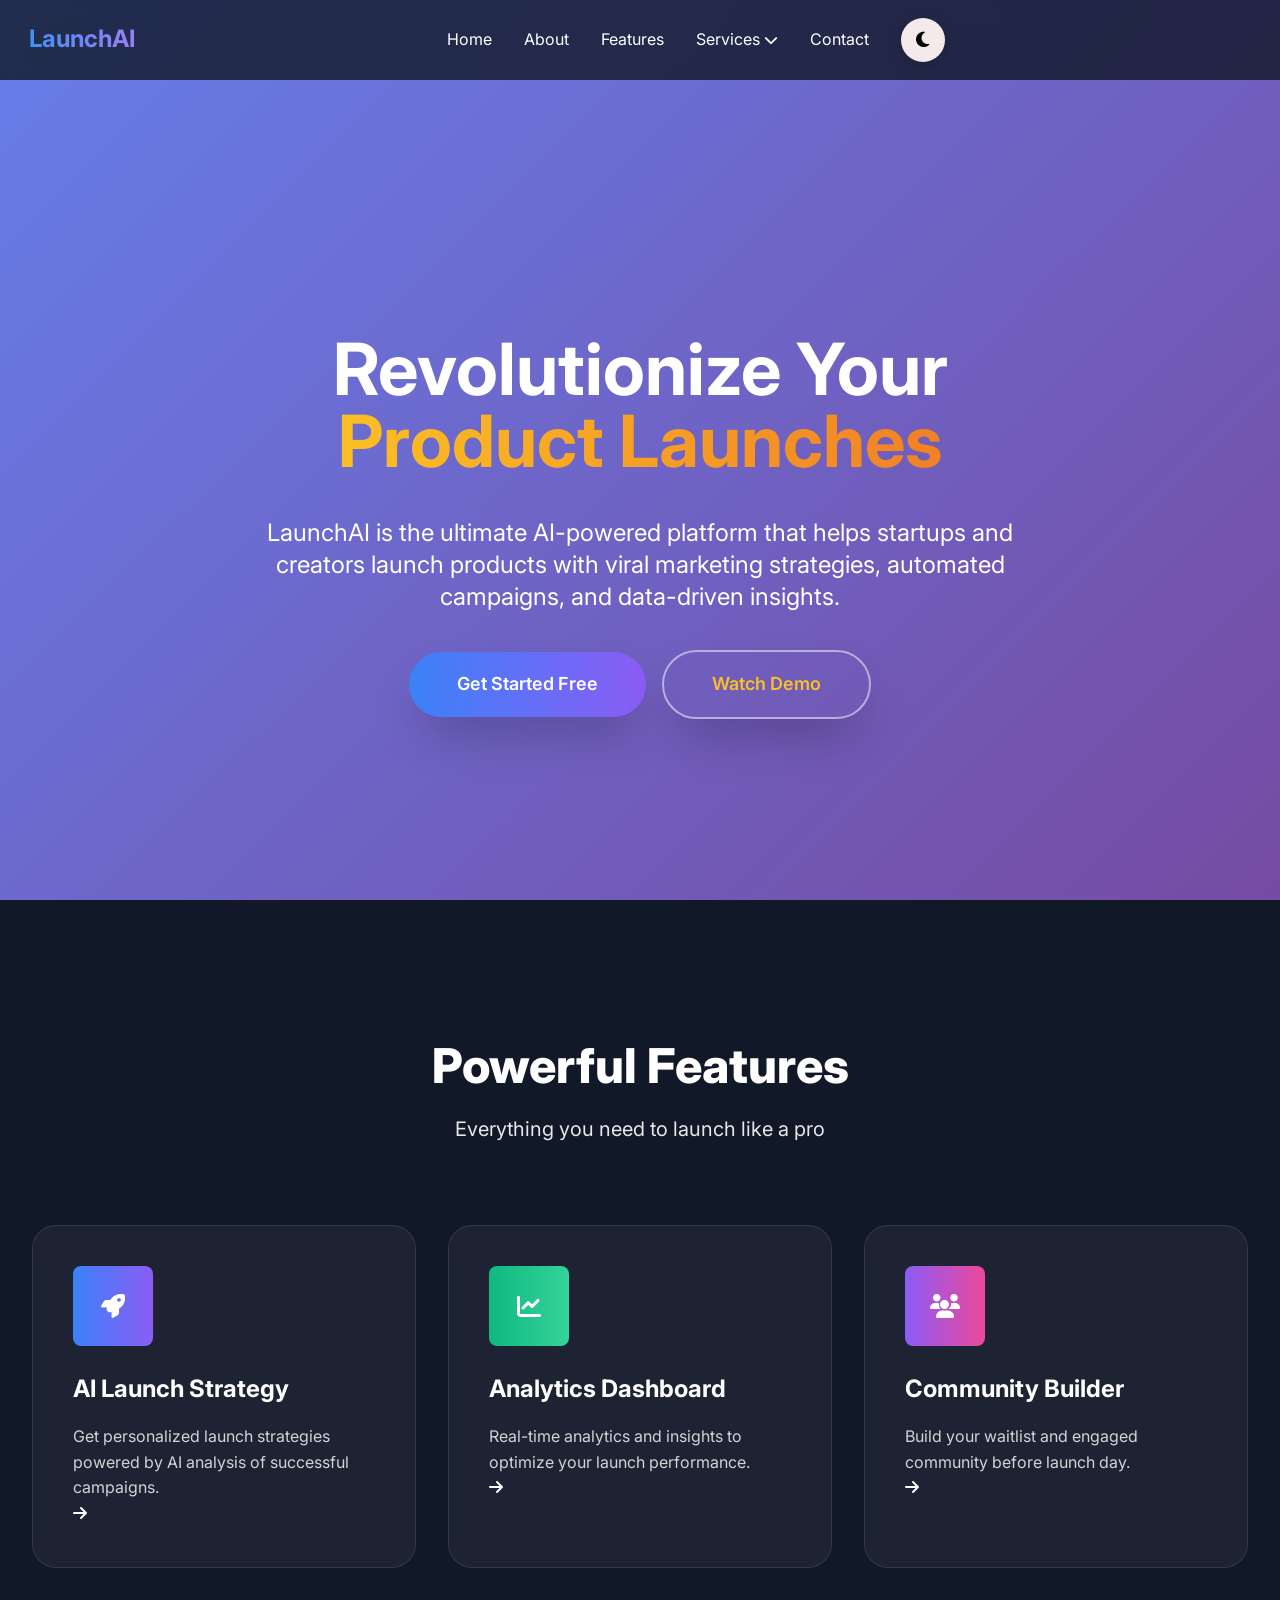
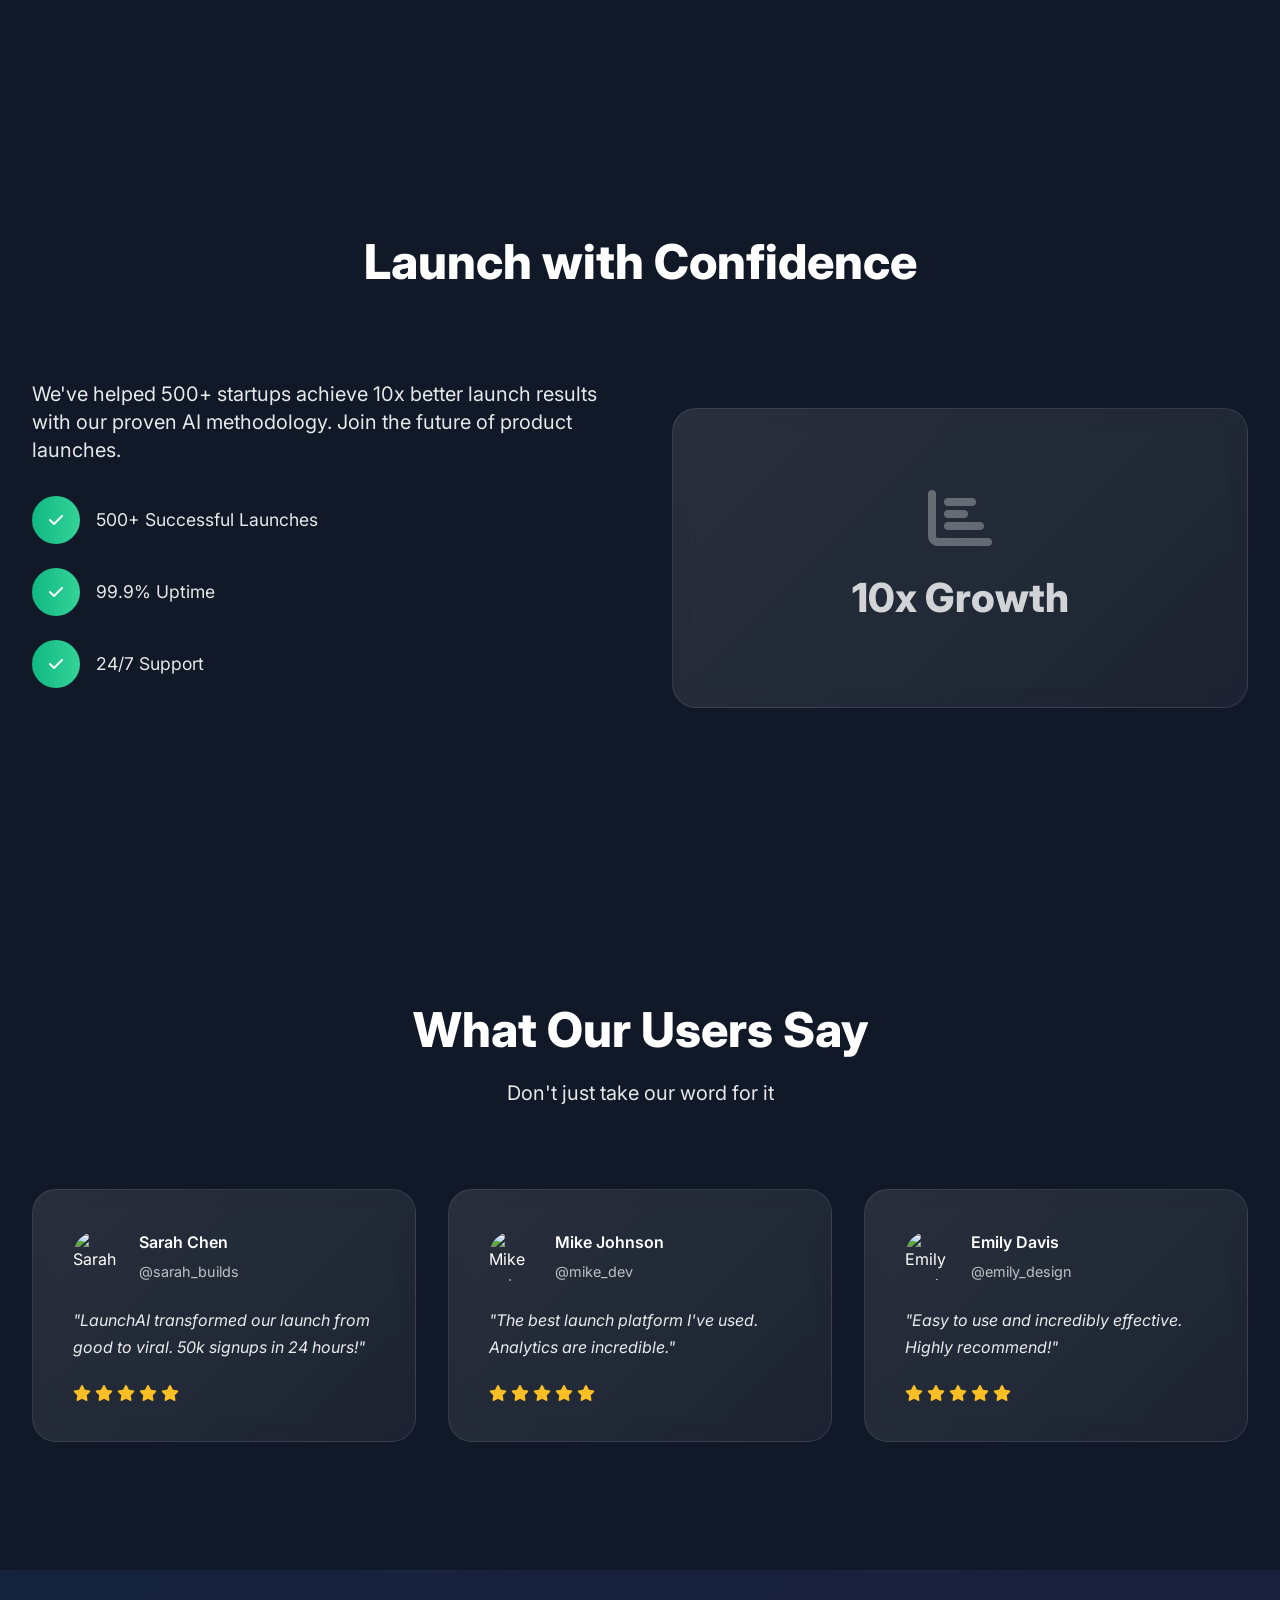
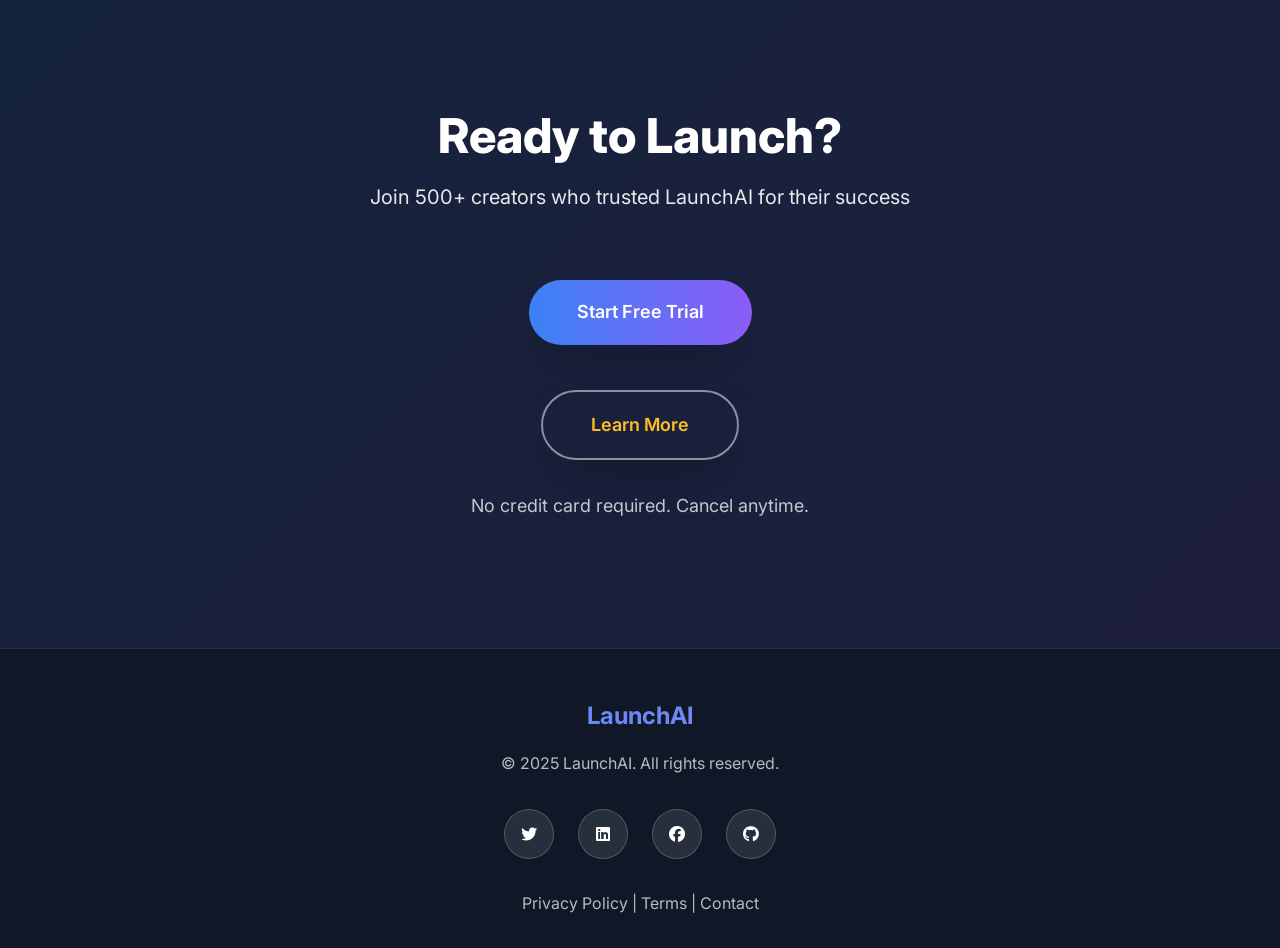
==== commit 50b9705b: "n" ====
--- a/index.html
+++ b/index.html
@@ -22,7 +22,9 @@
             </div>
             <div class="nav-links">
                 <a href="#home" class="transition">Home</a>
+                <a href="#about" class="transition">About</a>
                 <a href="#features" class="transition">Features</a>
+
                 <div class="services-dropdown">
                     <a href="#" class="transition flex items-center gap-1">Services <i class="fas fa-chevron-down text-sm transition-transform group-hover:rotate-180"></i></a>
                     <!-- Services Dropdown -->
@@ -47,7 +49,9 @@
         <!-- Mobile Menu -->
         <div id="mobile-menu" class="mobile-menu hidden">
             <a href="#home" class="mobile-link" onclick="toggleMobileDropdown(event)">Home</a>
+            <a href="#about" class="mobile-link" onclick="toggleMobileDropdown(event)">About</a>
             <a href="#features" class="mobile-link" onclick="toggleMobileDropdown(event)">Features</a>
+
             <div>
                 <a href="#" class="mobile-link font-semibold flex justify-between items-center" onclick="toggleMobileDropdown(event, this)">Services <i class="fas fa-chevron-down text-sm transition-transform" id="mobile-services-icon"></i></a>
                 <div id="mobile-services-dropdown" class="hidden pl-8 border-l-2 border-blue-400/50">
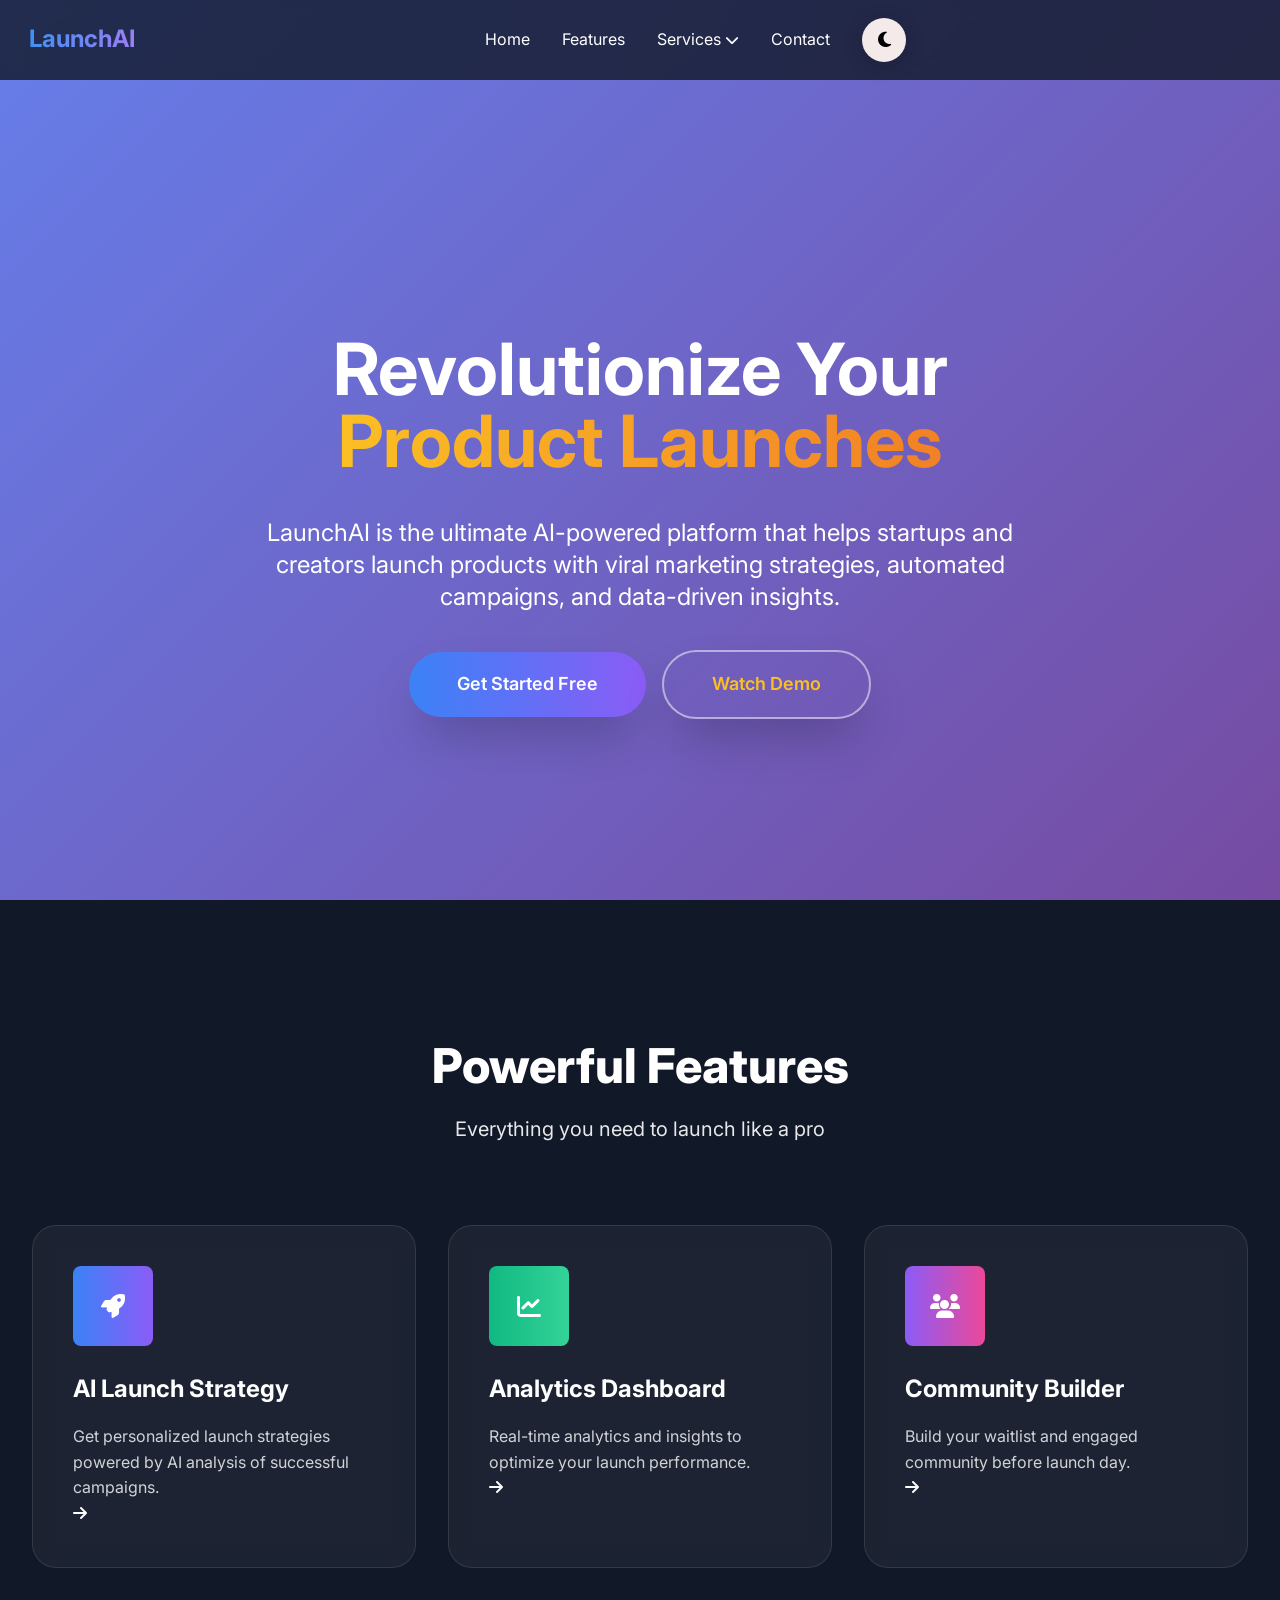
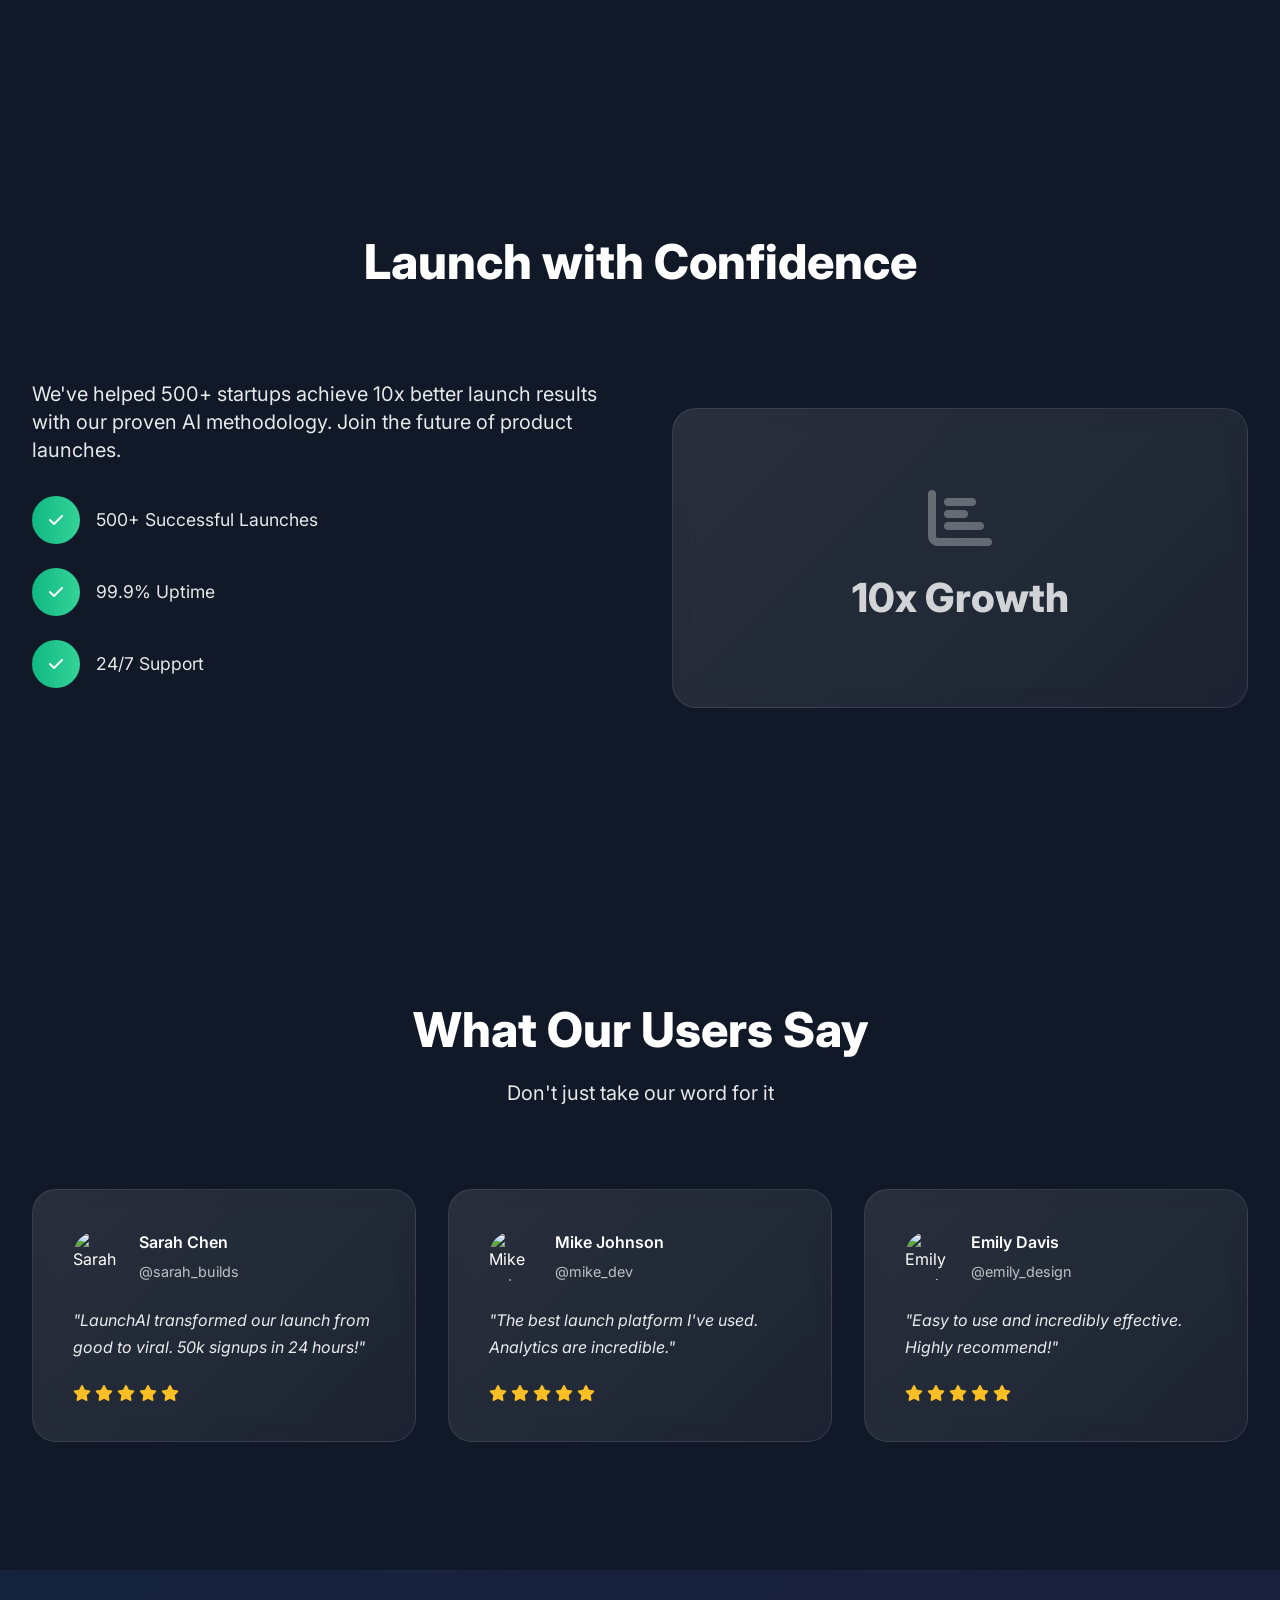
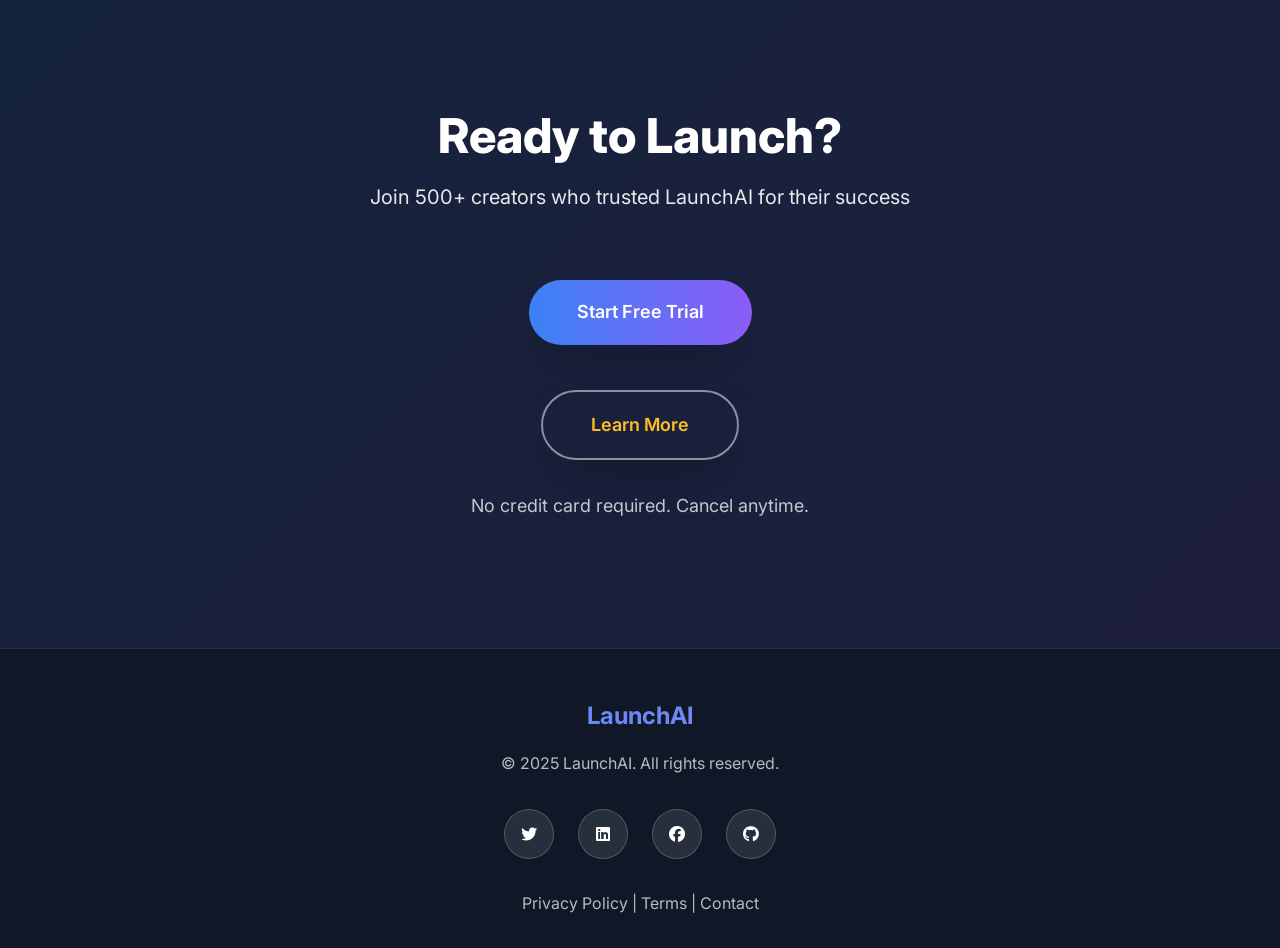
==== commit 7f78d17f: "it" ====
--- a/index.html
+++ b/index.html
@@ -22,9 +22,7 @@
             </div>
             <div class="nav-links">
                 <a href="#home" class="transition">Home</a>
-                <a href="#about" class="transition">About</a>
                 <a href="#features" class="transition">Features</a>
-
                 <div class="services-dropdown">
                     <a href="#" class="transition flex items-center gap-1">Services <i class="fas fa-chevron-down text-sm transition-transform group-hover:rotate-180"></i></a>
                     <!-- Services Dropdown -->
@@ -49,9 +47,7 @@
         <!-- Mobile Menu -->
         <div id="mobile-menu" class="mobile-menu hidden">
             <a href="#home" class="mobile-link" onclick="toggleMobileDropdown(event)">Home</a>
-            <a href="#about" class="mobile-link" onclick="toggleMobileDropdown(event)">About</a>
             <a href="#features" class="mobile-link" onclick="toggleMobileDropdown(event)">Features</a>
-
             <div>
                 <a href="#" class="mobile-link font-semibold flex justify-between items-center" onclick="toggleMobileDropdown(event, this)">Services <i class="fas fa-chevron-down text-sm transition-transform" id="mobile-services-icon"></i></a>
                 <div id="mobile-services-dropdown" class="hidden pl-8 border-l-2 border-blue-400/50">
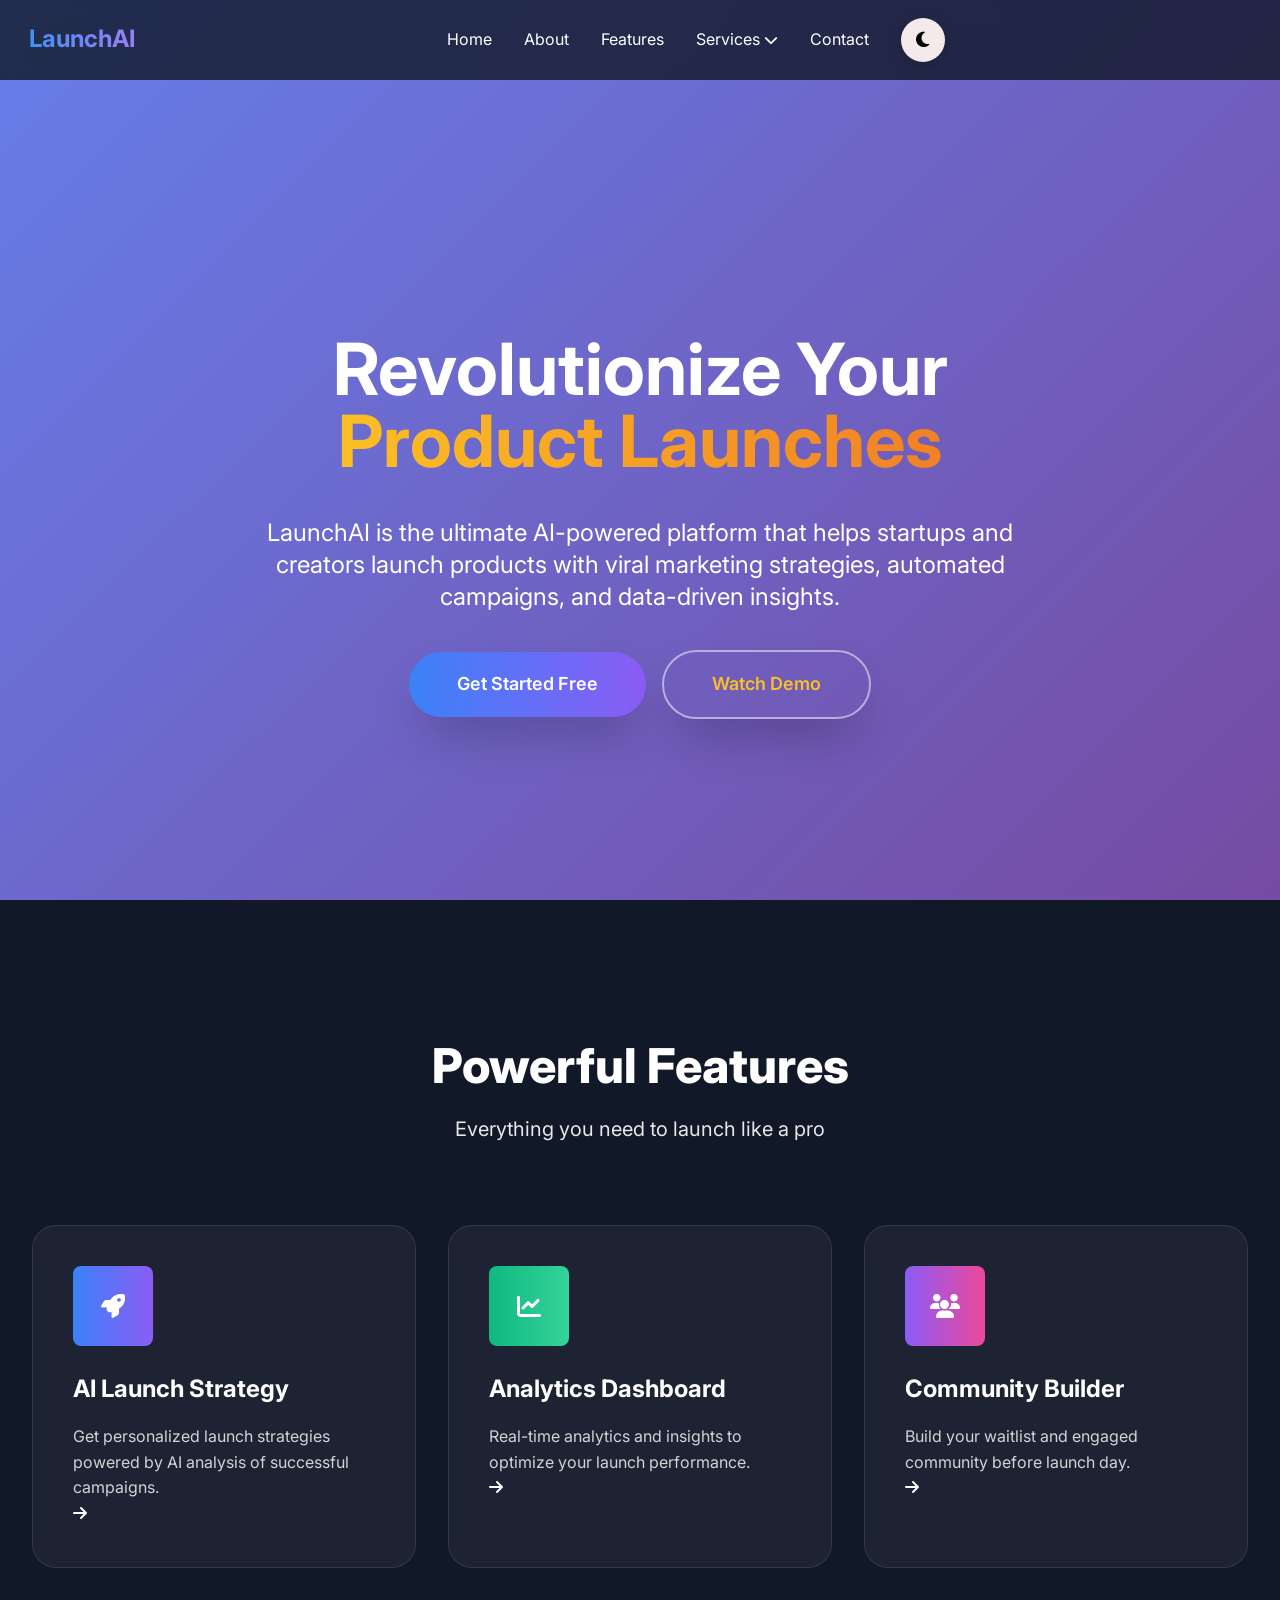
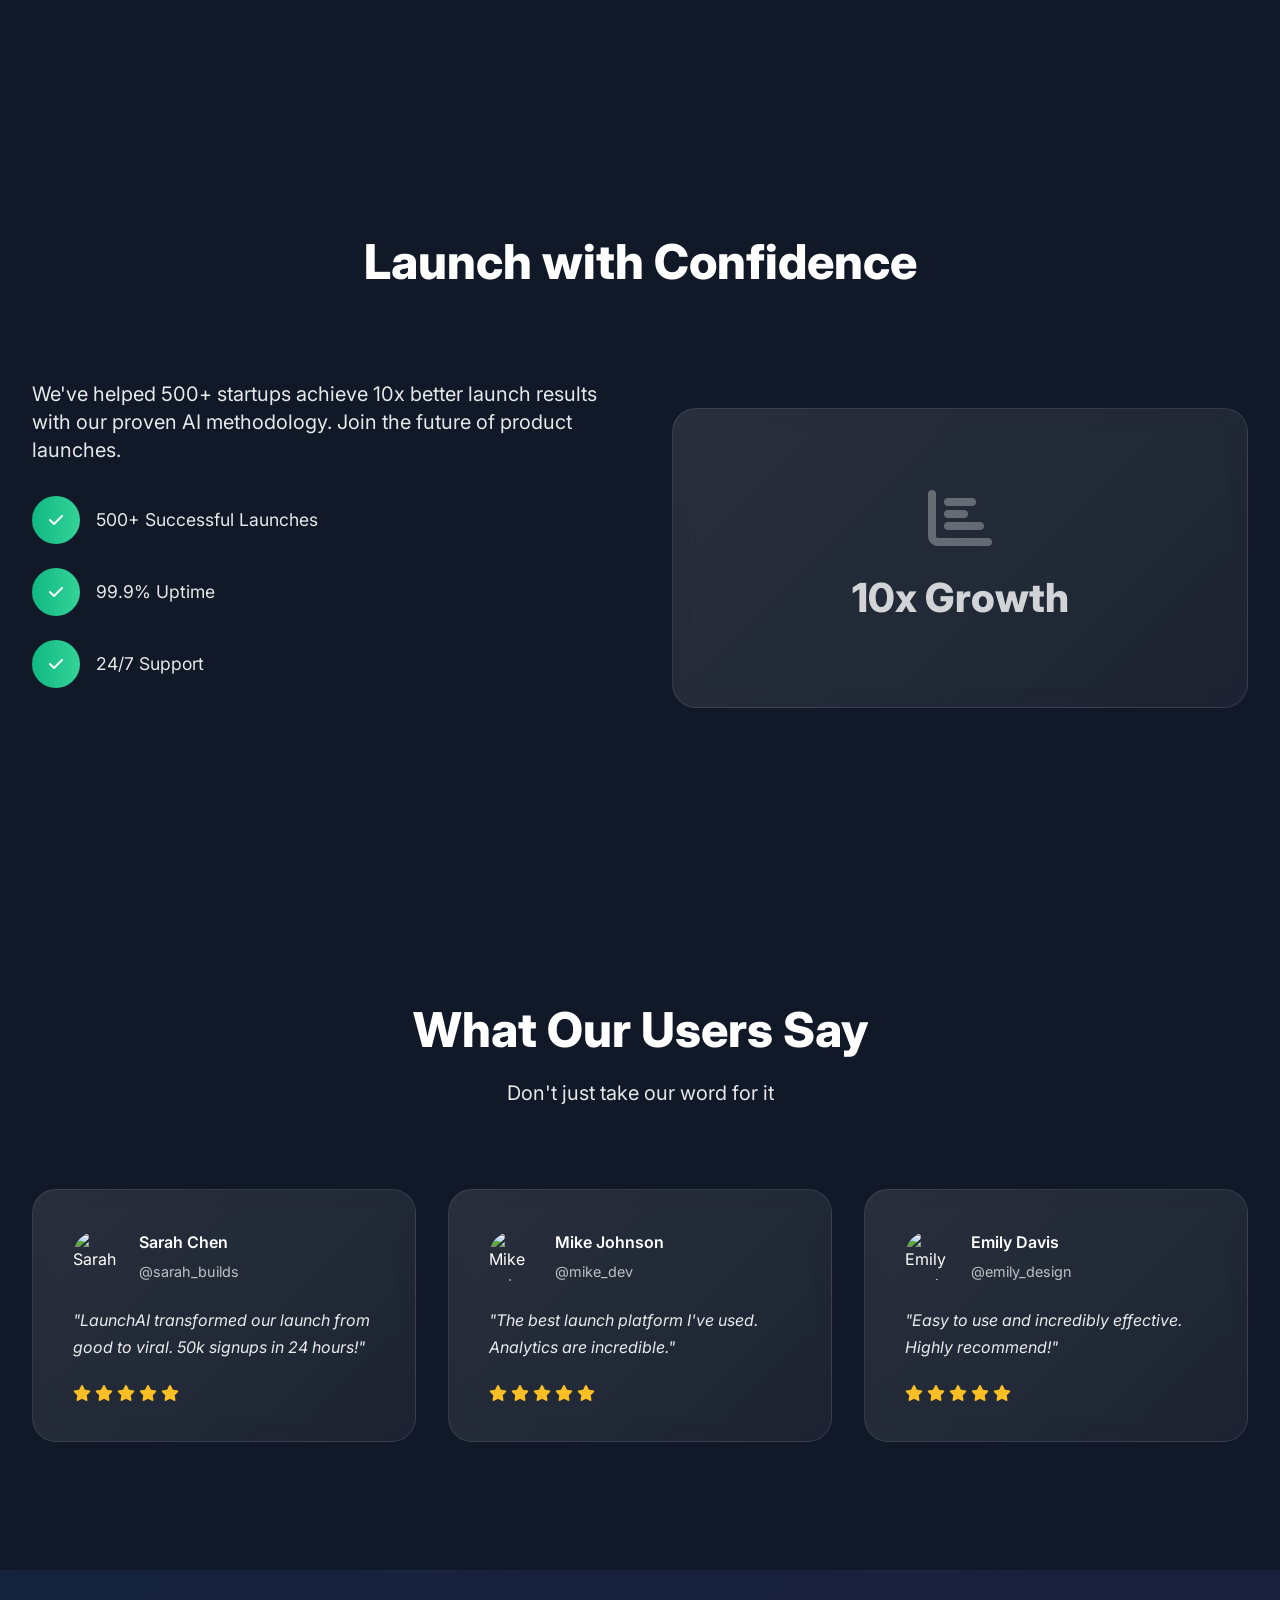
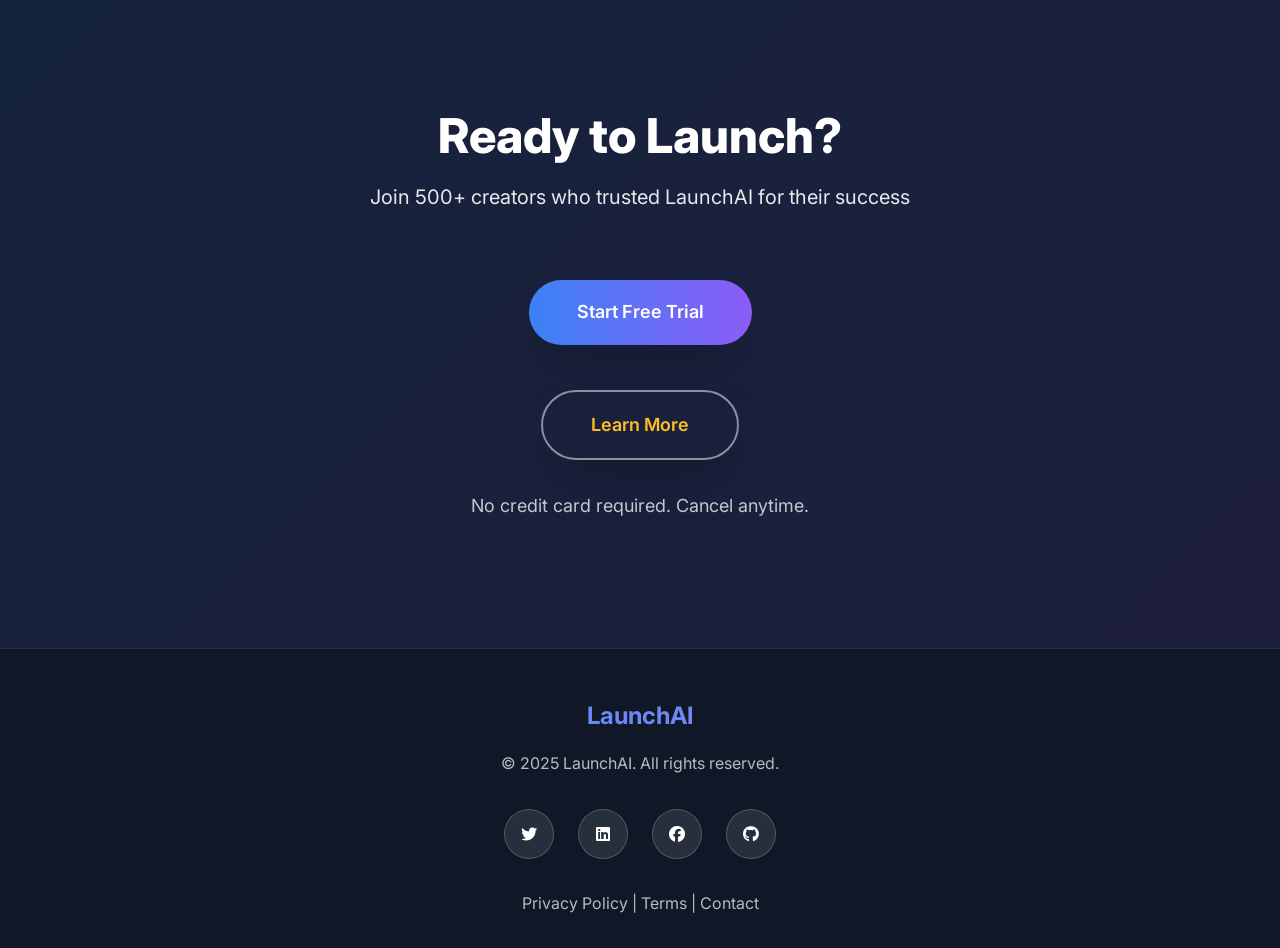
==== commit fb0b09ac: "n" ====
--- a/index.html
+++ b/index.html
@@ -21,8 +21,9 @@
                 <h1 class="logo">LaunchAI</h1>
             </div>
             <div class="nav-links">
-                <a href="#home" class="transition">Home</a>
-                <a href="#features" class="transition">Features</a>
+                <a href="index.html" class="transition">Home</a>
+                <a href="about.html" class="transition">About</a>
+                <a href="features.html" class="transition">Features</a>
                 <div class="services-dropdown">
                     <a href="#" class="transition flex items-center gap-1">Services <i class="fas fa-chevron-down text-sm transition-transform group-hover:rotate-180"></i></a>
                     <!-- Services Dropdown -->
@@ -33,7 +34,7 @@
                         <a href="#consulting" class="dropdown-item rounded-b-2xl">Consulting</a>
                     </div>
                 </div>
-                <a href="#cta" class="transition">Contact</a>
+                <a href="contact.html" class="transition">Contact</a>
                 <button id="theme-toggle" class="theme-btn transition" title="Toggle theme" aria-label="Toggle light/dark mode">
                     <i class="fas fa-moon"></i>
                 </button>
@@ -46,8 +47,9 @@
         </div>
         <!-- Mobile Menu -->
         <div id="mobile-menu" class="mobile-menu hidden">
-            <a href="#home" class="mobile-link" onclick="toggleMobileDropdown(event)">Home</a>
-            <a href="#features" class="mobile-link" onclick="toggleMobileDropdown(event)">Features</a>
+            <a href="index.html" class="mobile-link" onclick="toggleMobileDropdown(event)">Home</a>
+            <a href="about.html" class="mobile-link" onclick="toggleMobileDropdown(event)">About</a>
+            <a href="features.html" class="mobile-link" onclick="toggleMobileDropdown(event)">Features</a>
             <div>
                 <a href="#" class="mobile-link font-semibold flex justify-between items-center" onclick="toggleMobileDropdown(event, this)">Services <i class="fas fa-chevron-down text-sm transition-transform" id="mobile-services-icon"></i></a>
                 <div id="mobile-services-dropdown" class="hidden pl-8 border-l-2 border-blue-400/50">
@@ -57,7 +59,7 @@
                     <a href="#consulting" class="block py-1 px-2 hover:text-blue-400 text-sm">Consulting</a>
                 </div>
             </div>
-            <a href="#cta" class="mobile-link">Contact</a>
+            <a href="contact.html" class="mobile-link">Contact</a>
         </div>
     </nav>
 
@@ -217,7 +219,7 @@
             <p class="text-xl mb-12 opacity-90">Join 500+ creators who trusted LaunchAI for their success</p>
             <div class="flex flex-col sm:flex-row gap-6 justify-center items-center">
                 <a href="#" class="btn btn-primary shadow-xl">Start Free Trial</a>
-                <a href="#features" class="btn btn-secondary">Learn More</a>
+                <a href="contact.html" class="btn btn-secondary">Learn More</a>
             </div>
             <p class="mt-8 text-lg opacity-75">No credit card required. Cancel anytime.</p>
         </section>
